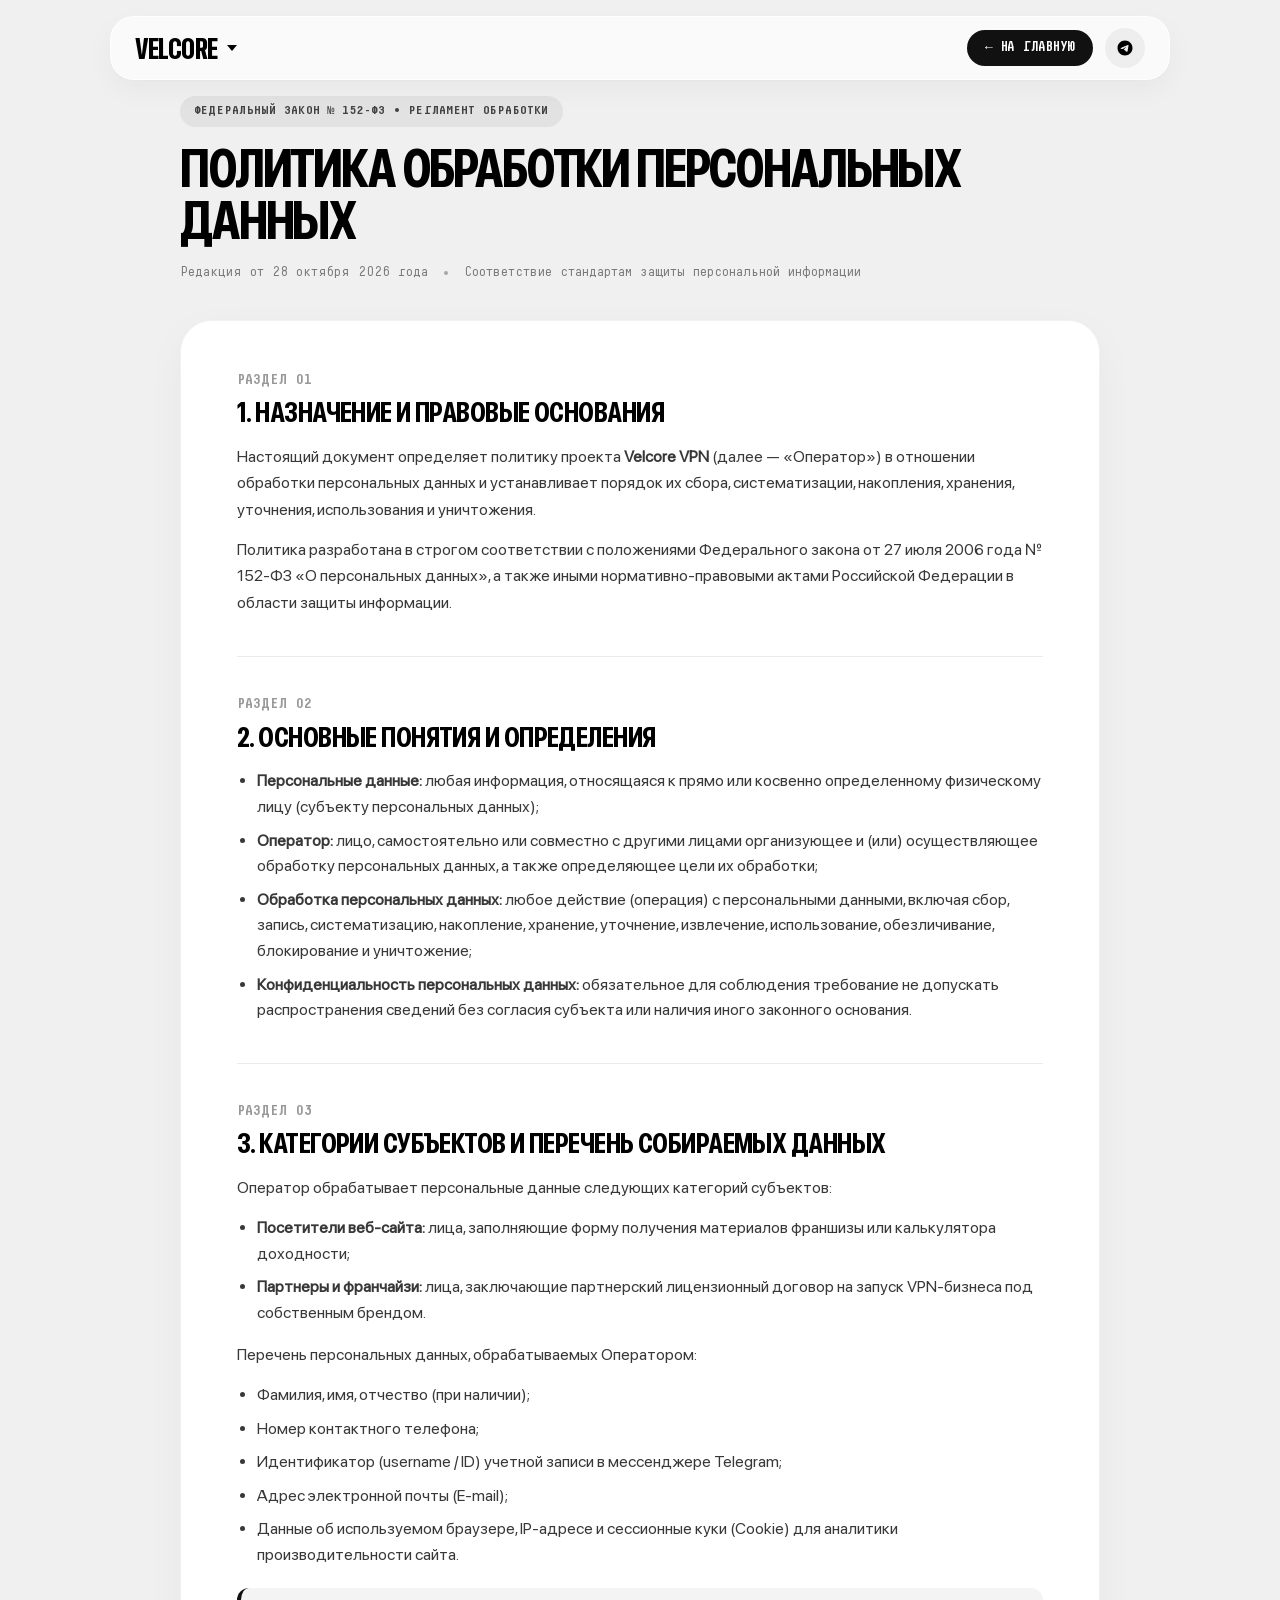
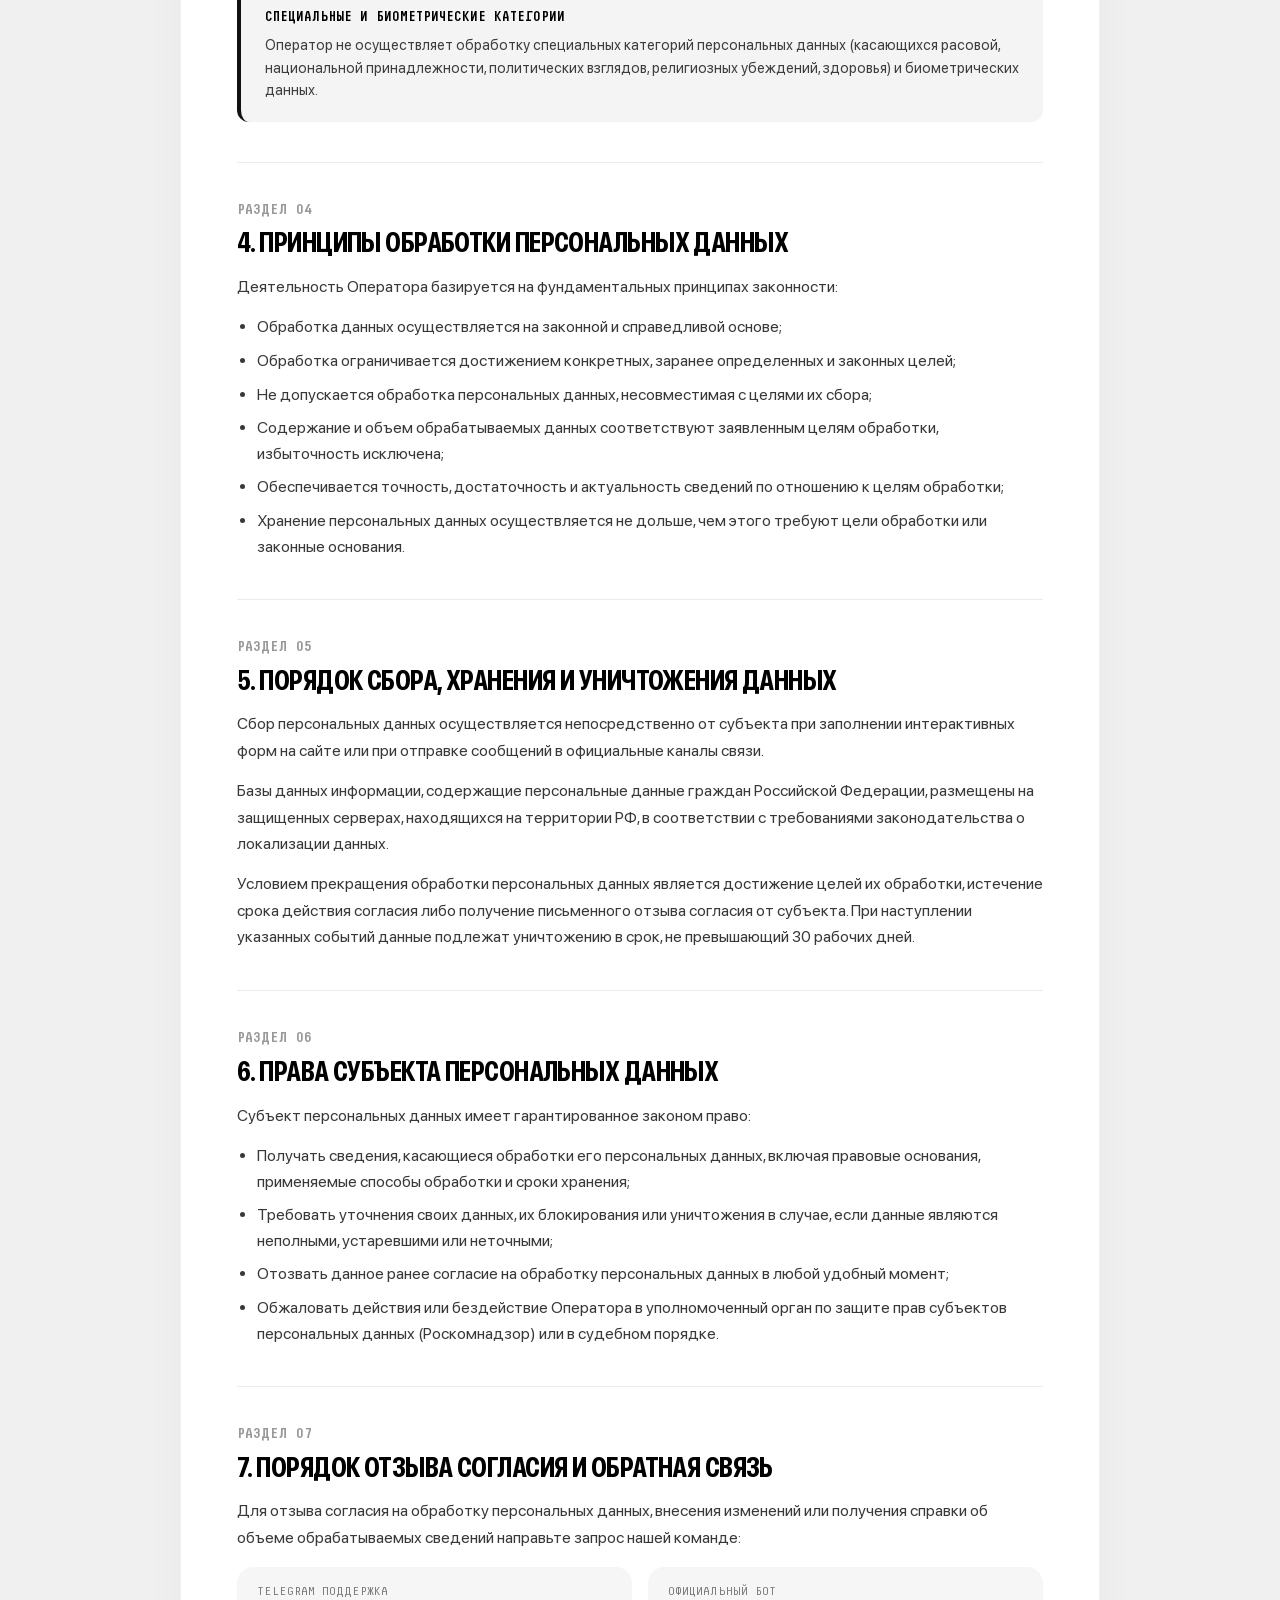
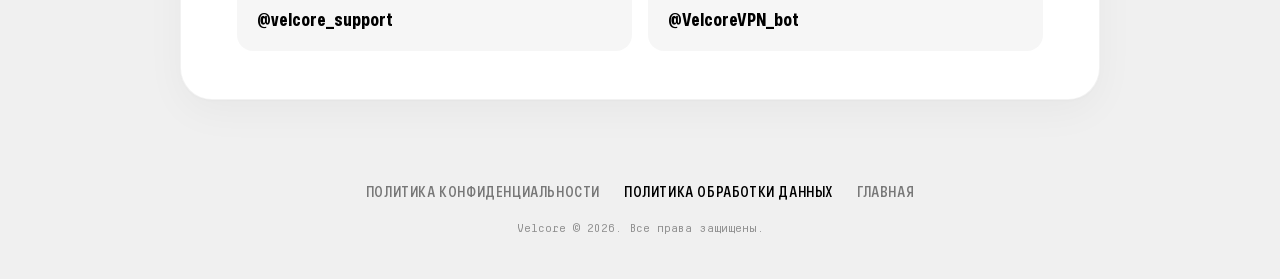
==== data-processing.html @ c71d3bd3 "Add Privacy Policy and Data Processing Policy pages with matching design and footer links" ====
<!DOCTYPE html>
<html lang="ru">

<head>
  <meta charset="UTF-8">
  <meta name="viewport" content="width=device-width, initial-scale=1.0">
  <title>Политика обработки данных — Velcore VPN</title>
  <meta name="description"
    content="Политика обработки персональных данных Velcore VPN: правовые основания, цели сбора, правила хранения и порядок отзыва согласия.">
  <link rel="stylesheet" href="css/policy.css?v=1">
</head>

<body>
  <!-- Header / Navigation Bar -->
  <header class="policy-header">
    <nav class="policy-navbar">
      <a href="index.html" class="policy-logo" title="На главную Velcore">
        <span>VELCORE</span>
        <span class="policy-logo-icon"></span>
      </a>
      <div class="policy-nav-actions">
        <a href="index.html" class="policy-back-btn">
          <span>←</span>
          <span>На главную</span>
        </a>
        <a href="https://t.me/" target="_blank" rel="noopener noreferrer" class="policy-nav-tg" title="Telegram">
          <svg width="18" height="18" viewBox="0 0 24 24" fill="currentColor">
            <path
              d="M12 2C6.48 2 2 6.48 2 12s4.48 10 10 10 10-4.48 10-10S17.52 2 12 2zm4.64 6.8c-.15 1.58-.8 5.42-1.13 7.19-.14.75-.42 1-.68 1.03-.58.05-1.02-.38-1.58-.75-.88-.58-1.38-.94-2.23-1.5-.99-.65-.35-1.01.22-1.59.15-.15 2.71-2.48 2.76-2.69a.2.2 0 00-.05-.18c-.06-.05-.14-.03-.21-.02-.09.02-1.49.95-4.22 2.79-.4.27-.76.41-1.08.4-.36-.01-1.04-.2-1.55-.37-.63-.2-1.12-.31-1.08-.66.02-.18.27-.36.74-.55 2.92-1.27 4.86-2.11 5.83-2.51 2.78-1.16 3.35-1.36 3.73-1.36.08 0 .27.02.39.12.1.08.13.19.14.27-.01.06.01.24 0 .38z" />
          </svg>
        </a>
      </div>
    </nav>
  </header>

  <!-- Main Content Area -->
  <main class="policy-main">
    <div class="policy-hero">
      <div class="policy-badge">Федеральный закон № 152-ФЗ • Регламент обработки</div>
      <h1 class="policy-title">Политика обработки персональных данных</h1>
      <div class="policy-meta">
        <span>Редакция от 28 октября 2026 года</span>
        <span class="policy-meta-dot"></span>
        <span>Соответствие стандартам защиты персональной информации</span>
      </div>
    </div>

    <article class="policy-card">
      <!-- Section 1 -->
      <section class="policy-section">
        <span class="policy-section-num">Раздел 01</span>
        <h2 class="policy-h2">1. Назначение и правовые основания</h2>
        <p class="policy-p">
          Настоящий документ определяет политику проекта <strong>Velcore VPN</strong> (далее — «Оператор») в отношении
          обработки персональных данных и устанавливает порядок их сбора, систематизации, накопления, хранения,
          уточнения, использования и уничтожения.
        </p>
        <p class="policy-p">
          Политика разработана в строгом соответствии с положениями Федерального закона от 27 июля 2006 года № 152-ФЗ
          «О персональных данных», а также иными нормативно-правовыми актами Российской Федерации в области защиты
          информации.
        </p>
      </section>

      <hr class="policy-divider">

      <!-- Section 2 -->
      <section class="policy-section">
        <span class="policy-section-num">Раздел 02</span>
        <h2 class="policy-h2">2. Основные понятия и определения</h2>
        <ul class="policy-ul">
          <li class="policy-li"><strong>Персональные данные:</strong> любая информация, относящаяся к прямо или косвенно
            определенному физическому лицу (субъекту персональных данных);</li>
          <li class="policy-li"><strong>Оператор:</strong> лицо, самостоятельно или совместно с другими лицами
            организующее и (или) осуществляющее обработку персональных данных, а также определяющее цели их обработки;
          </li>
          <li class="policy-li"><strong>Обработка персональных данных:</strong> любое действие (операция) с
            персональными данными, включая сбор, запись, систематизацию, накопление, хранение, уточнение, извлечение,
            использование, обезличивание, блокирование и уничтожение;</li>
          <li class="policy-li"><strong>Конфиденциальность персональных данных:</strong> обязательное для соблюдения
            требование не допускать распространения сведений без согласия субъекта или наличия иного законного основания.
          </li>
        </ul>
      </section>

      <hr class="policy-divider">

      <!-- Section 3 -->
      <section class="policy-section">
        <span class="policy-section-num">Раздел 03</span>
        <h2 class="policy-h2">3. Категории субъектов и перечень собираемых данных</h2>
        <p class="policy-p">
          Оператор обрабатывает персональные данные следующих категорий субъектов:
        </p>
        <ul class="policy-ul">
          <li class="policy-li"><strong>Посетители веб-сайта:</strong> лица, заполняющие форму получения материалов
            франшизы или калькулятора доходности;</li>
          <li class="policy-li"><strong>Партнеры и франчайзи:</strong> лица, заключающие партнерский лицензионный
            договор на запуск VPN-бизнеса под собственным брендом.</li>
        </ul>
        <p class="policy-p">
          Перечень персональных данных, обрабатываемых Оператором:
        </p>
        <ul class="policy-ul">
          <li class="policy-li">Фамилия, имя, отчество (при наличии);</li>
          <li class="policy-li">Номер контактного телефона;</li>
          <li class="policy-li">Идентификатор (username / ID) учетной записи в мессенджере Telegram;</li>
          <li class="policy-li">Адрес электронной почты (E-mail);</li>
          <li class="policy-li">Данные об используемом браузере, IP-адресе и сессионные куки (Cookie) для аналитики
            производительности сайта.</li>
        </ul>
        <div class="policy-callout">
          <div class="policy-callout-title">Специальные и биометрические категории</div>
          <p class="policy-callout-text">
            Оператор не осуществляет обработку специальных категорий персональных данных (касающихся расовой, национальной
            принадлежности, политических взглядов, религиозных убеждений, здоровья) и биометрических данных.
          </p>
        </div>
      </section>

      <hr class="policy-divider">

      <!-- Section 4 -->
      <section class="policy-section">
        <span class="policy-section-num">Раздел 04</span>
        <h2 class="policy-h2">4. Принципы обработки персональных данных</h2>
        <p class="policy-p">
          Деятельность Оператора базируется на фундаментальных принципах законности:
        </p>
        <ul class="policy-ul">
          <li class="policy-li">Обработка данных осуществляется на законной и справедливой основе;</li>
          <li class="policy-li">Обработка ограничивается достижением конкретных, заранее определенных и законных целей;
          </li>
          <li class="policy-li">Не допускается обработка персональных данных, несовместимая с целями их сбора;</li>
          <li class="policy-li">Содержание и объем обрабатываемых данных соответствуют заявленным целям обработки,
            избыточность исключена;</li>
          <li class="policy-li">Обеспечивается точность, достаточность и актуальность сведений по отношению к целям
            обработки;</li>
          <li class="policy-li">Хранение персональных данных осуществляется не дольше, чем этого требуют цели
            обработки или законные основания.</li>
        </ul>
      </section>

      <hr class="policy-divider">

      <!-- Section 5 -->
      <section class="policy-section">
        <span class="policy-section-num">Раздел 05</span>
        <h2 class="policy-h2">5. Порядок сбора, хранения и уничтожения данных</h2>
        <p class="policy-p">
          Сбор персональных данных осуществляется непосредственно от субъекта при заполнении интерактивных форм на
          сайте или при отправке сообщений в официальные каналы связи.
        </p>
        <p class="policy-p">
          Базы данных информации, содержащие персональные данные граждан Российской Федерации, размещены на защищенных
          серверах, находящихся на территории РФ, в соответствии с требованиями законодательства о локализации данных.
        </p>
        <p class="policy-p">
          Условием прекращения обработки персональных данных является достижение целей их обработки, истечение срока
          действия согласия либо получение письменного отзыва согласия от субъекта. При наступлении указанных событий
          данные подлежат уничтожению в срок, не превышающий 30 рабочих дней.
        </p>
      </section>

      <hr class="policy-divider">

      <!-- Section 6 -->
      <section class="policy-section">
        <span class="policy-section-num">Раздел 06</span>
        <h2 class="policy-h2">6. Права субъекта персональных данных</h2>
        <p class="policy-p">
          Субъект персональных данных имеет гарантированное законом право:
        </p>
        <ul class="policy-ul">
          <li class="policy-li">Получать сведения, касающиеся обработки его персональных данных, включая правовые
            основания, применяемые способы обработки и сроки хранения;</li>
          <li class="policy-li">Требовать уточнения своих данных, их блокирования или уничтожения в случае, если данные
            являются неполными, устаревшими или неточными;</li>
          <li class="policy-li">Отозвать данное ранее согласие на обработку персональных данных в любой удобный момент;
          </li>
          <li class="policy-li">Обжаловать действия или бездействие Оператора в уполномоченный орган по защите прав
            субъектов персональных данных (Роскомнадзор) или в судебном порядке.</li>
        </ul>
      </section>

      <hr class="policy-divider">

      <!-- Section 7 -->
      <section class="policy-section">
        <span class="policy-section-num">Раздел 07</span>
        <h2 class="policy-h2">7. Порядок отзыва согласия и обратная связь</h2>
        <p class="policy-p">
          Для отзыва согласия на обработку персональных данных, внесения изменений или получения справки об объеме
          обрабатываемых сведений направьте запрос нашей команде:
        </p>
        <div class="policy-contacts-grid">
          <div class="policy-contact-item">
            <div class="policy-contact-label">Telegram поддержка</div>
            <a href="https://t.me/" target="_blank" rel="noopener noreferrer"
              class="policy-contact-value">@velcore_support</a>
          </div>
          <div class="policy-contact-item">
            <div class="policy-contact-label">Официальный бот</div>
            <a href="https://t.me/" target="_blank" rel="noopener noreferrer"
              class="policy-contact-value">@VelcoreVPN_bot</a>
          </div>
        </div>
      </section>
    </article>
  </main>

  <!-- Footer -->
  <footer class="policy-footer">
    <div class="policy-footer-links">
      <a href="privacy-policy.html" class="policy-footer-link">Политика конфиденциальности</a>
      <a href="data-processing.html" class="policy-footer-link active">Политика обработки данных</a>
      <a href="index.html" class="policy-footer-link">Главная</a>
    </div>
    <div class="policy-footer-copy">
      Velcore © 2026. Все права защищены.
    </div>
  </footer>
</body>

</html>
---- css/policy.css ----
/* ========================================================================= */
/* POLICY PAGES STYLESHEET (Velcore VPN Design System)                       */
/* ========================================================================= */

@font-face {
  font-family: 'Decima Mono X-Regular';
  font-style: normal;
  font-weight: 400;
  src: url(../font/DecimaMonoX.ttf) format('truetype');
}

@font-face {
  font-family: 'Decima Mono X-Bold';
  font-style: normal;
  font-weight: 700;
  src: url(../font/DecimaMonoX-Bold.ttf) format('truetype');
}

@font-face {
  font-family: 'SF Pro-Regular';
  font-style: normal;
  font-weight: 400;
  src: url(../font/SFPro-Regular.ttf) format('truetype');
}

@font-face {
  font-family: 'SF Pro-Condensed Medium';
  font-style: normal;
  font-weight: 500;
  src: url(../font/SFPro-CondensedMedium.ttf) format('truetype');
}

@font-face {
  font-family: 'SF Pro-Condensed Semibold';
  font-style: normal;
  font-weight: 600;
  src: url(../font/SFPro-CondensedSemibold.ttf) format('truetype');
}

@font-face {
  font-family: 'SF Pro-Condensed Bold';
  font-style: normal;
  font-weight: 700;
  src: url(../font/SFPro-CondensedBold.ttf) format('truetype');
}

@font-face {
  font-family: 'SF Pro-Compressed Bold';
  font-style: normal;
  font-weight: 700;
  src: url(../font/SFPro-CompressedBold.ttf) format('truetype');
}

*, *::before, *::after {
  box-sizing: border-box;
}

html {
  min-height: 100%;
  background-color: rgba(240, 240, 240, 1);
  scroll-behavior: smooth;
  overflow-x: hidden;
  overflow-y: auto;
  font-size: 16px;
}

body {
  margin: 0;
  padding: 0;
  background-color: rgba(240, 240, 240, 1);
  color: #111111;
  font-family: 'SF Pro-Regular', -apple-system, BlinkMacSystemFont, sans-serif;
  -webkit-font-smoothing: antialiased;
  -moz-osx-font-smoothing: grayscale;
  line-height: 1.6;
}

/* Custom Scrollbar for Desktop */
@media (min-width: 769px) {
  html {
    scrollbar-width: thin;
    scrollbar-color: #000000 rgba(240, 240, 240, 0.8);
  }
  ::-webkit-scrollbar {
    width: 14px;
  }
  ::-webkit-scrollbar-track {
    background: rgba(240, 240, 240, 0.9);
  }
  ::-webkit-scrollbar-thumb {
    background: #111111;
    border-radius: 8px;
    border: 2px solid rgba(240, 240, 240, 0.9);
  }
}

@media (max-width: 768px) {
  html {
    scrollbar-width: none !important;
  }
  ::-webkit-scrollbar {
    display: none !important;
    width: 0 !important;
    height: 0 !important;
  }
}

/* ========================================================================= */
/* NAVBAR (Liquid Glass)                                                     */
/* ========================================================================= */
.policy-header {
  position: sticky;
  top: 16px;
  z-index: 1000;
  width: 100%;
  max-width: 1100px;
  margin: 0 auto;
  padding: 0 20px;
}

.policy-navbar {
  display: flex;
  align-items: center;
  justify-content: space-between;
  height: 64px;
  padding: 0 24px;
  background: rgba(255, 255, 255, 0.65);
  backdrop-filter: blur(20px) saturate(180%);
  -webkit-backdrop-filter: blur(20px) saturate(180%);
  border: 1px solid rgba(255, 255, 255, 0.8);
  border-radius: 24px;
  box-shadow: 0 10px 30px rgba(0, 0, 0, 0.04), 0 1px 2px rgba(0, 0, 0, 0.02);
  transition: transform 0.2s ease, box-shadow 0.2s ease;
}

.policy-navbar:hover {
  box-shadow: 0 14px 40px rgba(0, 0, 0, 0.06);
}

.policy-logo {
  display: flex;
  align-items: center;
  gap: 8px;
  text-decoration: none;
  font-family: 'SF Pro-Compressed Bold', sans-serif;
  font-size: 30px;
  letter-spacing: -0.03em;
  color: #000000;
  text-transform: uppercase;
}

.policy-logo-icon {
  width: 0;
  height: 0;
  border-left: 5px solid transparent;
  border-right: 5px solid transparent;
  border-top: 6px solid #000000;
  display: inline-block;
  margin-left: 2px;
}

.policy-nav-actions {
  display: flex;
  align-items: center;
  gap: 12px;
}

.policy-back-btn {
  display: inline-flex;
  align-items: center;
  gap: 8px;
  padding: 8px 18px;
  background: #111111;
  color: #ffffff;
  text-decoration: none;
  border-radius: 999px;
  font-family: 'Decima Mono X-Bold', monospace;
  font-size: 13px;
  text-transform: uppercase;
  letter-spacing: -0.02em;
  transition: transform 0.2s ease, background-color 0.2s ease, box-shadow 0.2s ease;
}

.policy-back-btn:hover {
  background: #2a2a2a;
  transform: translateY(-1px);
  box-shadow: 0 4px 12px rgba(0, 0, 0, 0.15);
}

.policy-back-btn:active {
  transform: scale(0.97);
}

.policy-nav-tg {
  display: inline-flex;
  align-items: center;
  justify-content: center;
  width: 40px;
  height: 40px;
  border-radius: 50%;
  background: rgba(0, 0, 0, 0.05);
  color: #000;
  text-decoration: none;
  transition: background 0.2s ease, transform 0.2s ease;
}

.policy-nav-tg:hover {
  background: rgba(0, 0, 0, 0.1);
  transform: scale(1.05);
}

/* ========================================================================= */
/* PAGE HERO & CONTENT CONTAINER                                             */
/* ========================================================================= */
.policy-main {
  width: 100%;
  max-width: 960px;
  margin: 32px auto 80px;
  padding: 0 20px;
}

.policy-hero {
  margin-bottom: 36px;
  text-align: left;
}

.policy-badge {
  display: inline-flex;
  align-items: center;
  gap: 6px;
  padding: 6px 14px;
  background: rgba(0, 0, 0, 0.06);
  border-radius: 999px;
  font-family: 'Decima Mono X-Bold', monospace;
  font-size: 12px;
  text-transform: uppercase;
  color: rgba(0, 0, 0, 0.7);
  letter-spacing: 0.02em;
  margin-bottom: 16px;
}

.policy-title {
  margin: 0 0 16px 0;
  font-family: 'SF Pro-Condensed Bold', sans-serif;
  font-size: 54px;
  line-height: 0.96;
  letter-spacing: -0.04em;
  text-transform: uppercase;
  color: #000000;
}

.policy-meta {
  display: flex;
  flex-wrap: wrap;
  align-items: center;
  gap: 16px;
  font-family: 'Decima Mono X-Regular', monospace;
  font-size: 13px;
  color: rgba(0, 0, 0, 0.5);
}

.policy-meta-dot {
  width: 4px;
  height: 4px;
  border-radius: 50%;
  background-color: rgba(0, 0, 0, 0.3);
}

/* Card Container */
.policy-card {
  background: #ffffff;
  border-radius: 32px;
  padding: 48px 56px;
  box-shadow: 0 12px 40px rgba(0, 0, 0, 0.04), 0 1px 3px rgba(0, 0, 0, 0.02);
  border: 1px solid rgba(0, 0, 0, 0.05);
}

/* Document Sections */
.policy-section {
  margin-bottom: 40px;
}

.policy-section:last-child {
  margin-bottom: 0;
}

.policy-section-num {
  font-family: 'Decima Mono X-Bold', monospace;
  font-size: 14px;
  color: rgba(0, 0, 0, 0.4);
  text-transform: uppercase;
  display: block;
  margin-bottom: 6px;
}

.policy-h2 {
  margin: 0 0 16px 0;
  font-family: 'SF Pro-Condensed Bold', sans-serif;
  font-size: 28px;
  line-height: 1.1;
  letter-spacing: -0.02em;
  text-transform: uppercase;
  color: #000000;
}

.policy-p {
  margin: 0 0 14px 0;
  font-family: 'SF Pro-Regular', sans-serif;
  font-size: 16px;
  line-height: 1.65;
  color: rgba(0, 0, 0, 0.78);
}

.policy-ul {
  margin: 0 0 16px 0;
  padding-left: 20px;
}

.policy-li {
  margin-bottom: 8px;
  font-family: 'SF Pro-Regular', sans-serif;
  font-size: 16px;
  line-height: 1.6;
  color: rgba(0, 0, 0, 0.78);
}

/* Callout Box */
.policy-callout {
  margin: 20px 0;
  padding: 20px 24px;
  background: rgba(240, 240, 240, 0.7);
  border-left: 4px solid #111111;
  border-radius: 12px;
}

.policy-callout-title {
  font-family: 'Decima Mono X-Bold', monospace;
  font-size: 13px;
  text-transform: uppercase;
  color: #000;
  margin: 0 0 6px 0;
}

.policy-callout-text {
  font-family: 'SF Pro-Regular', sans-serif;
  font-size: 14.5px;
  line-height: 1.55;
  color: rgba(0, 0, 0, 0.75);
  margin: 0;
}

/* Divider inside card */
.policy-divider {
  width: 100%;
  height: 1px;
  background-color: rgba(0, 0, 0, 0.08);
  margin: 36px 0;
  border: none;
}

/* Contacts Box */
.policy-contacts-grid {
  display: grid;
  grid-template-columns: repeat(auto-fit, minmax(220px, 1fr));
  gap: 16px;
  margin-top: 16px;
}

.policy-contact-item {
  padding: 16px 20px;
  background: rgba(240, 240, 240, 0.6);
  border-radius: 16px;
}

.policy-contact-label {
  font-family: 'Decima Mono X-Regular', monospace;
  font-size: 12px;
  text-transform: uppercase;
  color: rgba(0, 0, 0, 0.5);
  margin-bottom: 4px;
}

.policy-contact-value {
  font-family: 'SF Pro-Condensed Bold', sans-serif;
  font-size: 18px;
  color: #000;
  text-decoration: none;
}

.policy-contact-value:hover {
  text-decoration: underline;
}

/* ========================================================================= */
/* FOOTER                                                                    */
/* ========================================================================= */
.policy-footer {
  width: 100%;
  max-width: 960px;
  margin: 0 auto 40px;
  padding: 0 20px;
  display: flex;
  flex-direction: column;
  align-items: center;
  gap: 16px;
}

.policy-footer-links {
  display: flex;
  flex-wrap: wrap;
  justify-content: center;
  gap: 24px;
}

.policy-footer-link {
  font-family: 'SF Pro-Condensed Medium', sans-serif;
  font-size: 15px;
  text-transform: uppercase;
  letter-spacing: 0.04em;
  color: rgba(0, 0, 0, 0.5);
  text-decoration: none;
  transition: color 0.2s ease;
}

.policy-footer-link:hover,
.policy-footer-link.active {
  color: #000000;
}

.policy-footer-copy {
  font-family: 'Decima Mono X-Regular', monospace;
  font-size: 12px;
  color: rgba(0, 0, 0, 0.4);
}

/* ========================================================================= */
/* RESPONSIVE DESIGN                                                         */
/* ========================================================================= */
@media (max-width: 768px) {
  .policy-header {
    top: 10px;
    padding: 0 12px;
  }

  .policy-navbar {
    height: 56px;
    padding: 0 16px;
    border-radius: 20px;
  }

  .policy-logo {
    font-size: 24px;
  }

  .policy-back-btn {
    padding: 6px 12px;
    font-size: 11px;
    gap: 4px;
  }

  .policy-main {
    margin: 20px auto 60px;
    padding: 0 12px;
  }

  .policy-title {
    font-size: 34px;
    line-height: 1.02;
  }

  .policy-card {
    padding: 28px 20px;
    border-radius: 24px;
  }

  .policy-h2 {
    font-size: 22px;
  }

  .policy-p,
  .policy-li {
    font-size: 14.5px;
    line-height: 1.6;
  }

  .policy-contacts-grid {
    grid-template-columns: 1fr;
  }
}
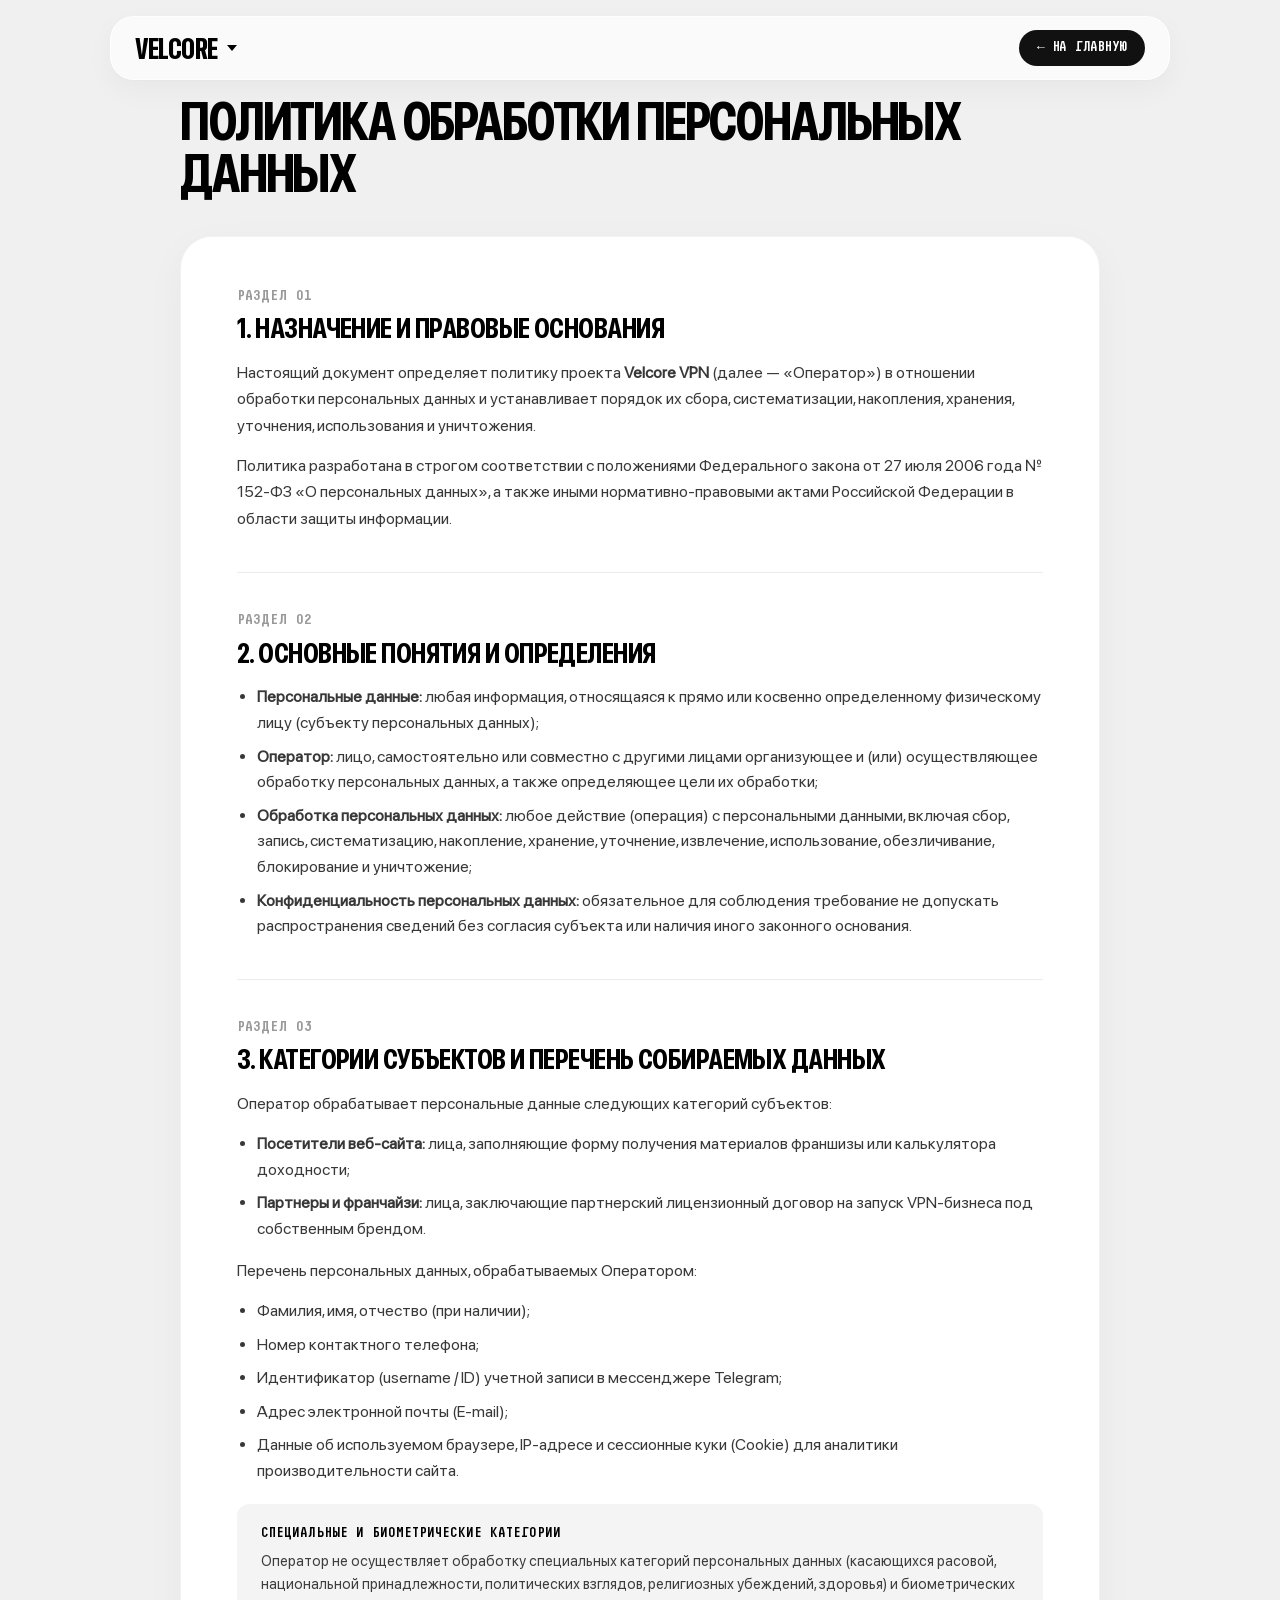
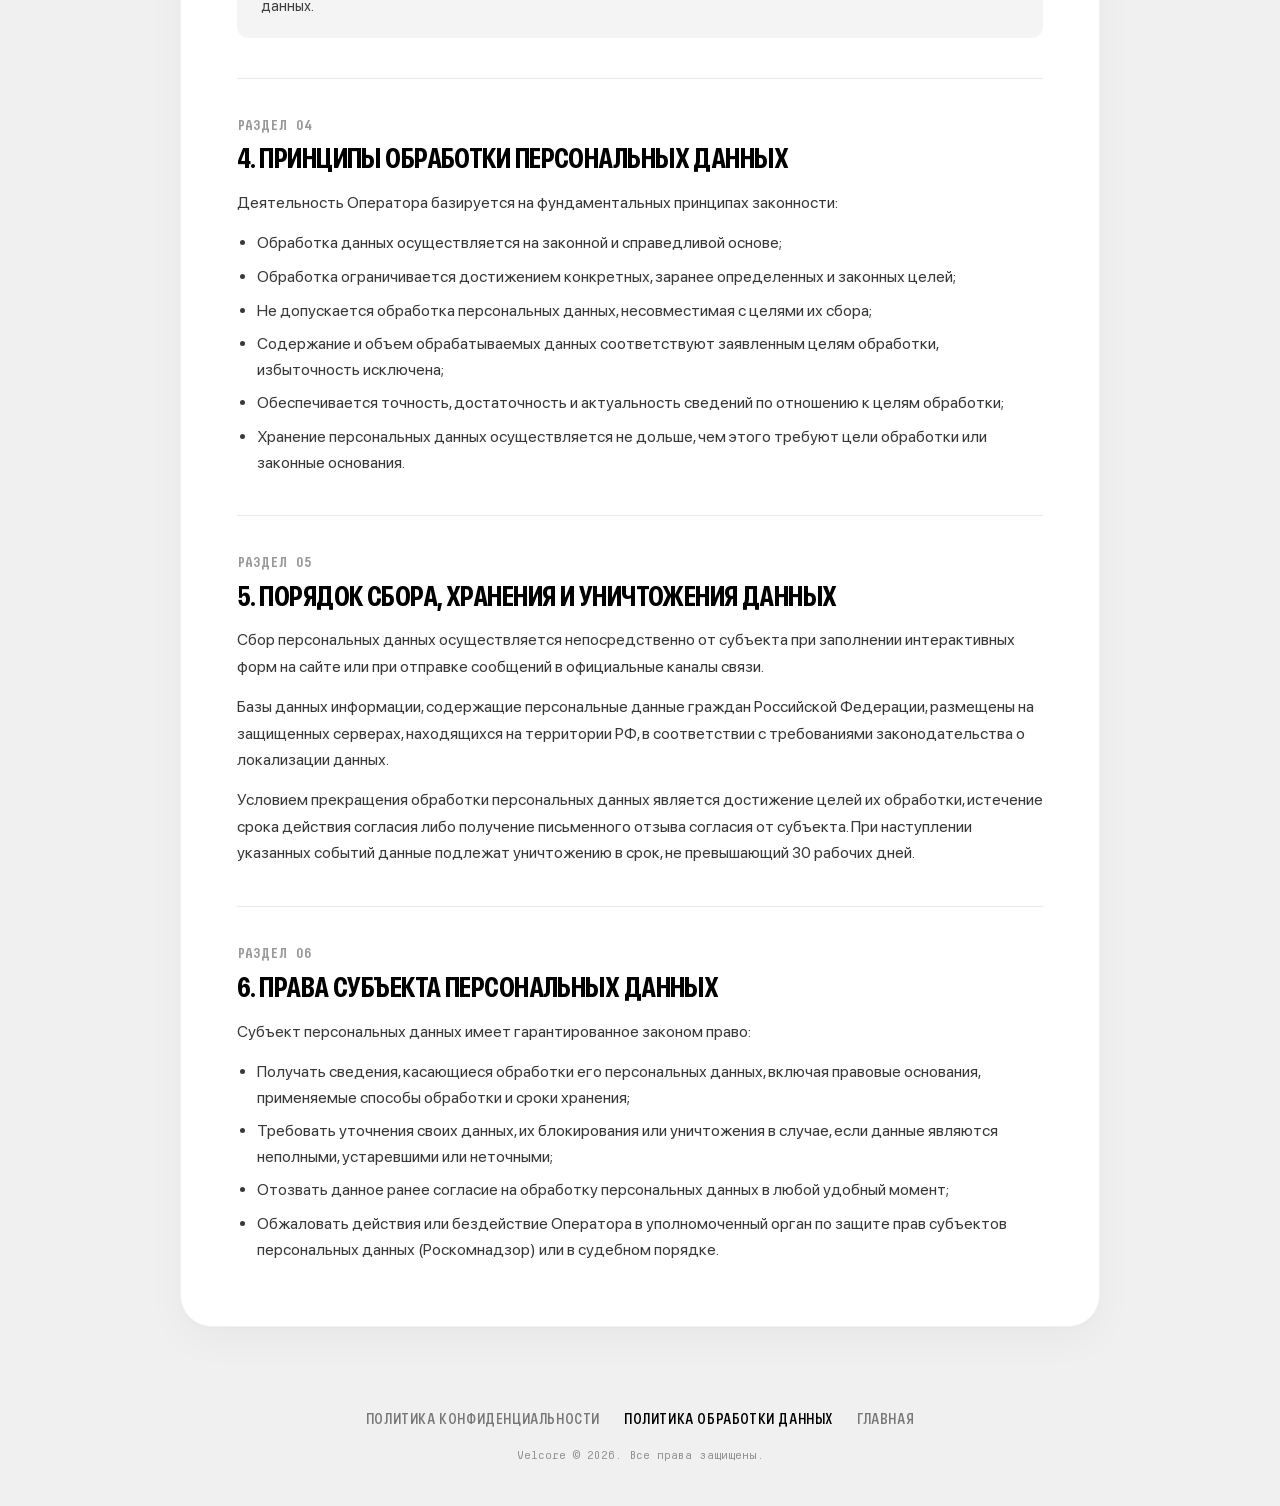
==== commit bddbba39: "Update legal policy pages and styling adjustments" ====
--- a/data-processing.html
+++ b/data-processing.html
@@ -23,12 +23,7 @@
           <span>←</span>
           <span>На главную</span>
         </a>
-        <a href="https://t.me/" target="_blank" rel="noopener noreferrer" class="policy-nav-tg" title="Telegram">
-          <svg width="18" height="18" viewBox="0 0 24 24" fill="currentColor">
-            <path
-              d="M12 2C6.48 2 2 6.48 2 12s4.48 10 10 10 10-4.48 10-10S17.52 2 12 2zm4.64 6.8c-.15 1.58-.8 5.42-1.13 7.19-.14.75-.42 1-.68 1.03-.58.05-1.02-.38-1.58-.75-.88-.58-1.38-.94-2.23-1.5-.99-.65-.35-1.01.22-1.59.15-.15 2.71-2.48 2.76-2.69a.2.2 0 00-.05-.18c-.06-.05-.14-.03-.21-.02-.09.02-1.49.95-4.22 2.79-.4.27-.76.41-1.08.4-.36-.01-1.04-.2-1.55-.37-.63-.2-1.12-.31-1.08-.66.02-.18.27-.36.74-.55 2.92-1.27 4.86-2.11 5.83-2.51 2.78-1.16 3.35-1.36 3.73-1.36.08 0 .27.02.39.12.1.08.13.19.14.27-.01.06.01.24 0 .38z" />
-          </svg>
-        </a>
+
       </div>
     </nav>
   </header>
@@ -36,13 +31,8 @@
   <!-- Main Content Area -->
   <main class="policy-main">
     <div class="policy-hero">
-      <div class="policy-badge">Федеральный закон № 152-ФЗ • Регламент обработки</div>
       <h1 class="policy-title">Политика обработки персональных данных</h1>
-      <div class="policy-meta">
-        <span>Редакция от 28 октября 2026 года</span>
-        <span class="policy-meta-dot"></span>
-        <span>Соответствие стандартам защиты персональной информации</span>
-      </div>
+
     </div>
 
     <article class="policy-card">
@@ -78,7 +68,8 @@
             персональными данными, включая сбор, запись, систематизацию, накопление, хранение, уточнение, извлечение,
             использование, обезличивание, блокирование и уничтожение;</li>
           <li class="policy-li"><strong>Конфиденциальность персональных данных:</strong> обязательное для соблюдения
-            требование не допускать распространения сведений без согласия субъекта или наличия иного законного основания.
+            требование не допускать распространения сведений без согласия субъекта или наличия иного законного
+            основания.
           </li>
         </ul>
       </section>
@@ -112,7 +103,8 @@
         <div class="policy-callout">
           <div class="policy-callout-title">Специальные и биометрические категории</div>
           <p class="policy-callout-text">
-            Оператор не осуществляет обработку специальных категорий персональных данных (касающихся расовой, национальной
+            Оператор не осуществляет обработку специальных категорий персональных данных (касающихся расовой,
+            национальной
             принадлежности, политических взглядов, религиозных убеждений, здоровья) и биометрических данных.
           </p>
         </div>
@@ -183,29 +175,6 @@
         </ul>
       </section>
 
-      <hr class="policy-divider">
-
-      <!-- Section 7 -->
-      <section class="policy-section">
-        <span class="policy-section-num">Раздел 07</span>
-        <h2 class="policy-h2">7. Порядок отзыва согласия и обратная связь</h2>
-        <p class="policy-p">
-          Для отзыва согласия на обработку персональных данных, внесения изменений или получения справки об объеме
-          обрабатываемых сведений направьте запрос нашей команде:
-        </p>
-        <div class="policy-contacts-grid">
-          <div class="policy-contact-item">
-            <div class="policy-contact-label">Telegram поддержка</div>
-            <a href="https://t.me/" target="_blank" rel="noopener noreferrer"
-              class="policy-contact-value">@velcore_support</a>
-          </div>
-          <div class="policy-contact-item">
-            <div class="policy-contact-label">Официальный бот</div>
-            <a href="https://t.me/" target="_blank" rel="noopener noreferrer"
-              class="policy-contact-value">@VelcoreVPN_bot</a>
-          </div>
-        </div>
-      </section>
     </article>
   </main>
 
@@ -222,4 +191,4 @@
   </footer>
 </body>
 
-</html>
+</html>
--- a/css/policy.css
+++ b/css/policy.css
@@ -51,7 +51,9 @@
   src: url(../font/SFPro-CompressedBold.ttf) format('truetype');
 }
 
-*, *::before, *::after {
+*,
+*::before,
+*::after {
   box-sizing: border-box;
 }
 
@@ -81,12 +83,15 @@
     scrollbar-width: thin;
     scrollbar-color: #000000 rgba(240, 240, 240, 0.8);
   }
+
   ::-webkit-scrollbar {
     width: 14px;
   }
+
   ::-webkit-scrollbar-track {
     background: rgba(240, 240, 240, 0.9);
   }
+
   ::-webkit-scrollbar-thumb {
     background: #111111;
     border-radius: 8px;
@@ -98,6 +103,7 @@
   html {
     scrollbar-width: none !important;
   }
+
   ::-webkit-scrollbar {
     display: none !important;
     width: 0 !important;
@@ -329,7 +335,6 @@
   margin: 20px 0;
   padding: 20px 24px;
   background: rgba(240, 240, 240, 0.7);
-  border-left: 4px solid #111111;
   border-radius: 12px;
 }
 
@@ -486,4 +491,4 @@
   .policy-contacts-grid {
     grid-template-columns: 1fr;
   }
-}
+}
